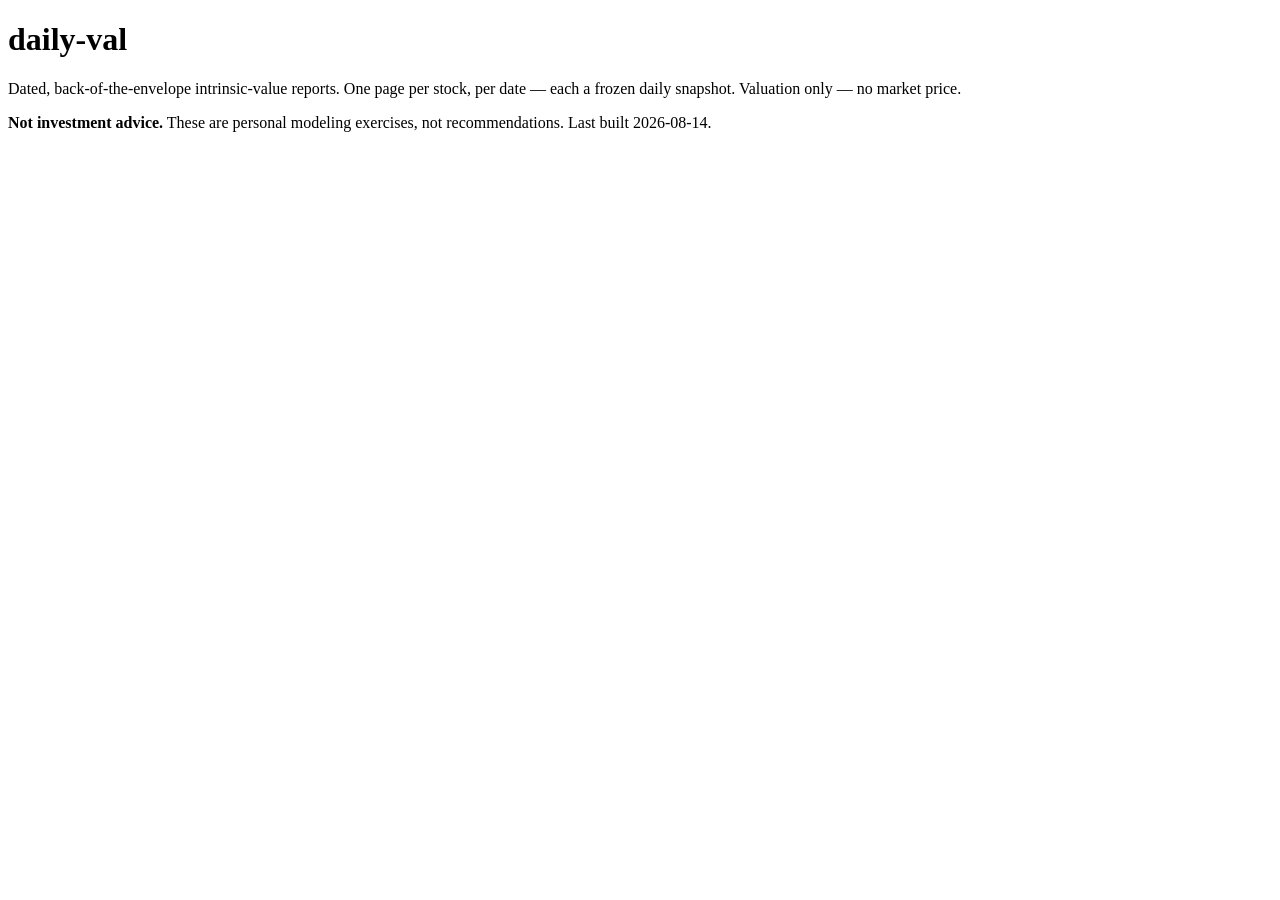
==== docs/index.html @ fddd5923 "PANW: fair value $196 on FY2027 cash flow, and what $394 requires Relative comps rather than a DCF, " ====
<!doctype html>
<html lang="en">
<head>
<meta charset="utf-8">
<meta name="viewport" content="width=device-width, initial-scale=1">
<title>daily-val · valuation reports</title>
<link rel="stylesheet" href="assets/style.css">
</head>
<body>
<main class="wrap">
  <header class="site-head">
    <h1>daily&#8209;val</h1>
    <p class="tagline">Dated, back-of-the-envelope intrinsic-value reports.
    One page per stock, per date — each a frozen daily snapshot. Valuation only —
    no market price.</p>
  </header>

  <div id="dcf-index"></div>
  <noscript><p class="empty">Enable JavaScript to list reports and their
  fair values.</p></noscript>

  <footer class="disclaimer">
    <p><strong>Not investment advice.</strong> These are personal modeling
    exercises, not recommendations. Last built 2026-08-14.</p>
  </footer>
</main>
<script src="assets/comps.js"></script>
<script src="assets/dcf.js"></script>
</body>
</html>
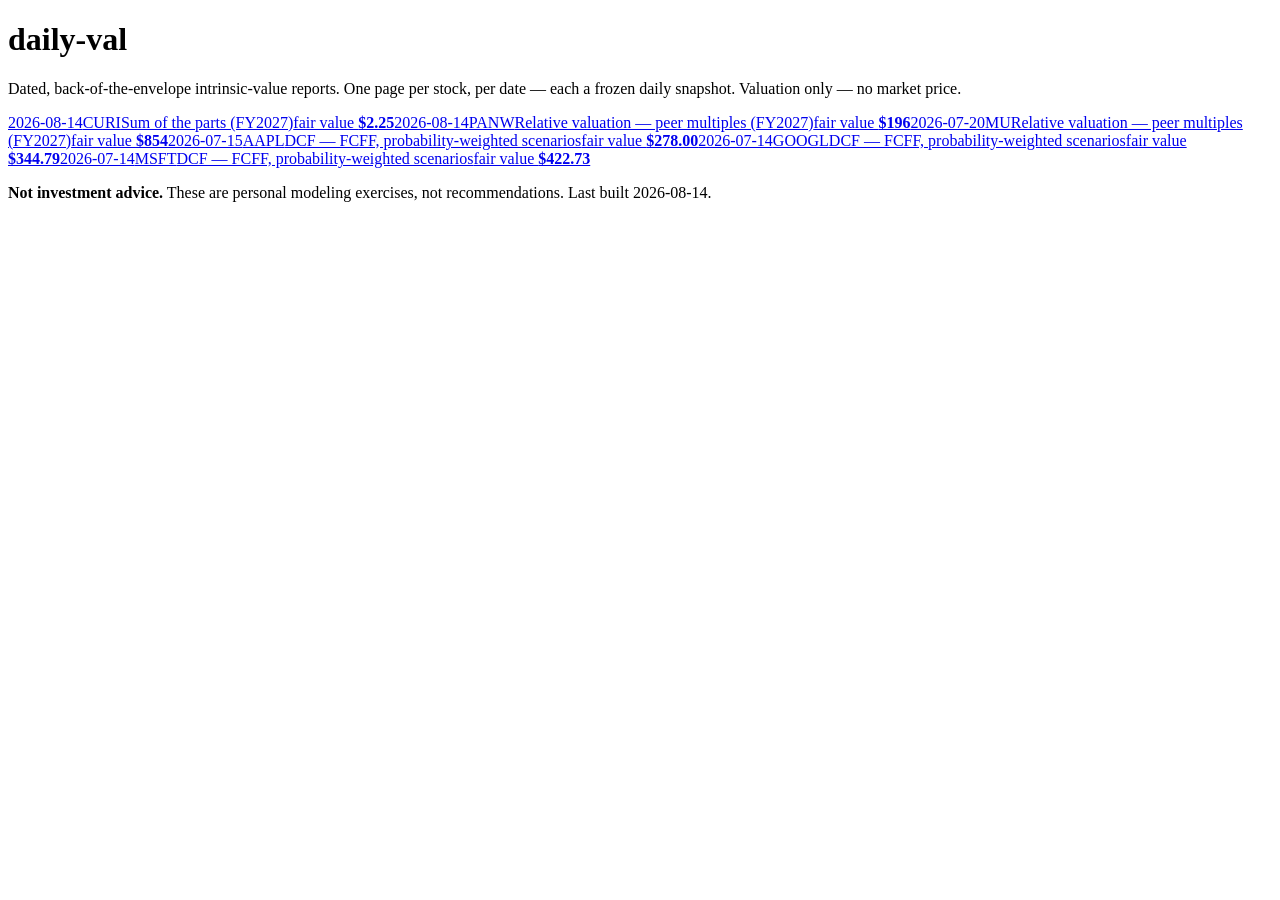
==== commit dce9f351: "sotp: add a sum-of-the-parts method, for companies that are not one business A third engine beside d" ====
--- a/docs/index.html
+++ b/docs/index.html
@@ -25,6 +25,7 @@
   </footer>
 </main>
 <script src="assets/comps.js"></script>
+<script src="assets/sotp.js"></script>
 <script src="assets/dcf.js"></script>
 </body>
 </html>
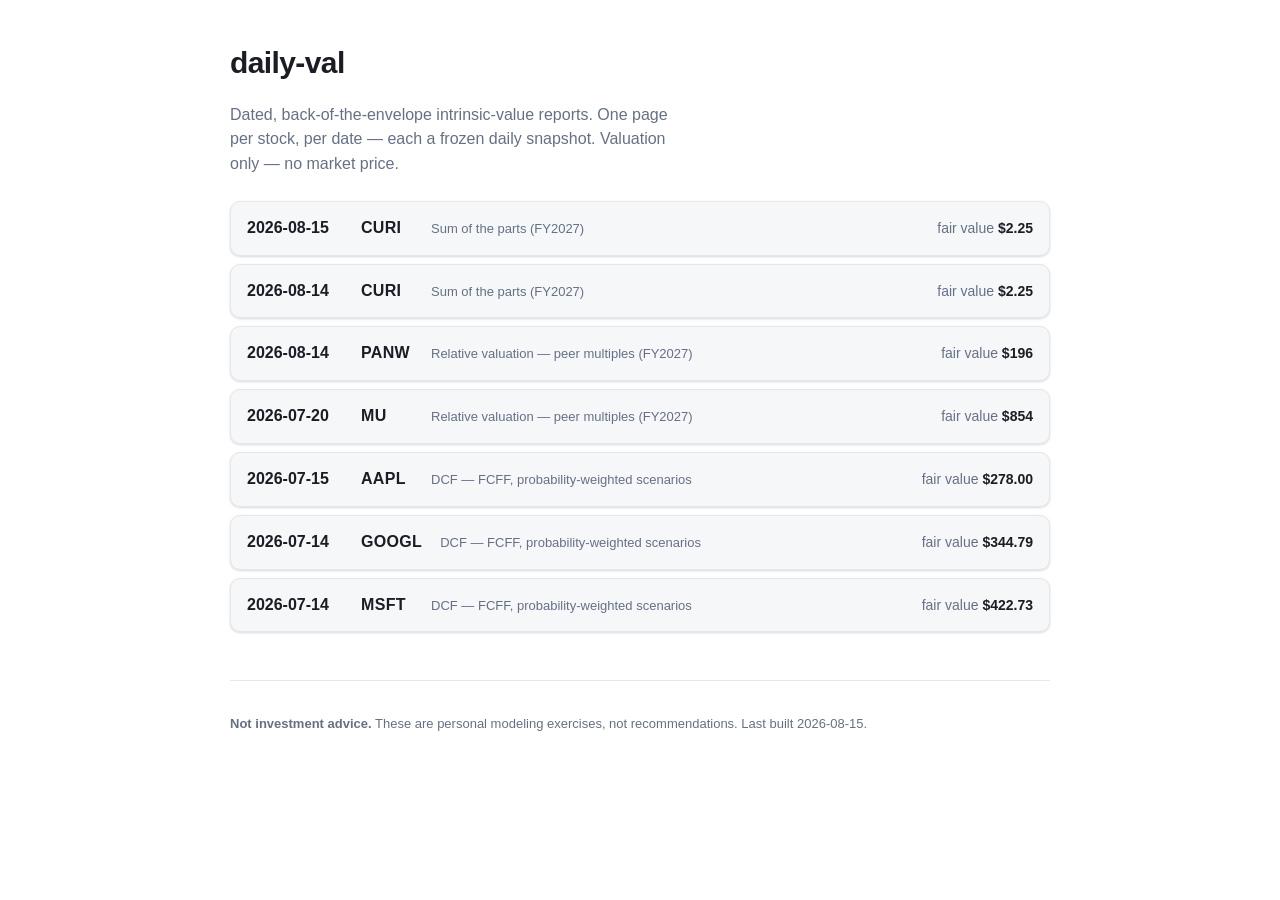
==== commit bb4cb7c6: "action band: a decision rule that cannot be fitted to the quote A valuation says what a thing is wor" ====
--- a/docs/index.html
+++ b/docs/index.html
@@ -21,7 +21,7 @@
 
   <footer class="disclaimer">
     <p><strong>Not investment advice.</strong> These are personal modeling
-    exercises, not recommendations. Last built 2026-08-14.</p>
+    exercises, not recommendations. Last built 2026-08-15.</p>
   </footer>
 </main>
 <script src="assets/comps.js"></script>
--- a/docs/assets/style.css
+++ b/docs/assets/style.css
@@ -0,0 +1,136 @@
+:root {
+  --bg: #ffffff;
+  --panel: #f6f7f9;
+  --border: #e4e7ec;
+  --text: #1a1d23;
+  --muted: #667085;
+  --accent: #2f6feb;
+  --shadow: 0 1px 2px rgba(16,24,40,.06), 0 1px 3px rgba(16,24,40,.10);
+}
+@media (prefers-color-scheme: dark) {
+  :root {
+    --bg: #0f1115; --panel: #171a21; --border: #262b34; --text: #e6e8ec;
+    --muted: #98a2b3; --accent: #5a8dff; --shadow: none;
+  }
+}
+:root[data-theme="dark"] {
+  --bg: #0f1115; --panel: #171a21; --border: #262b34; --text: #e6e8ec;
+  --muted: #98a2b3; --accent: #5a8dff; --shadow: none;
+}
+:root[data-theme="light"] {
+  --bg: #ffffff; --panel: #f6f7f9; --border: #e4e7ec; --text: #1a1d23;
+  --muted: #667085; --accent: #2f6feb;
+  --shadow: 0 1px 2px rgba(16,24,40,.06), 0 1px 3px rgba(16,24,40,.10);
+}
+
+* { box-sizing: border-box; }
+body {
+  margin: 0; background: var(--bg); color: var(--text);
+  font: 16px/1.55 -apple-system, BlinkMacSystemFont, "Segoe UI", Roboto, Helvetica, Arial, sans-serif;
+  -webkit-font-smoothing: antialiased;
+}
+.wrap { max-width: 860px; margin: 0 auto; padding: 40px 20px 80px; }
+a { color: var(--accent); text-decoration: none; }
+a:hover { text-decoration: underline; }
+h1 { font-size: 30px; margin: 0; letter-spacing: -.02em; }
+h2 { font-size: 18px; margin: 36px 0 12px; letter-spacing: -.01em; }
+.sub { color: var(--muted); font-weight: 500; }
+.crumb { margin: 0 0 20px; font-size: 14px; }
+
+/* Landing */
+.site-head { margin-bottom: 12px; }
+.tagline { color: var(--muted); max-width: 52ch; }
+.report-list { margin-top: 24px; }
+.report-row {
+  display: flex; flex-wrap: wrap; align-items: baseline; gap: 8px 18px;
+  padding: 14px 16px; margin: 8px 0; border: 1px solid var(--border);
+  border-radius: 10px; background: var(--panel); color: var(--text);
+  box-shadow: var(--shadow);
+}
+.report-row:hover { text-decoration: none; border-color: var(--accent); }
+.rr-date { font-variant-numeric: tabular-nums; font-weight: 600; min-width: 96px; }
+.rr-sym { font-weight: 700; letter-spacing: .02em; min-width: 52px; }
+.rr-method { color: var(--muted); font-size: 13px; flex: 1 1 180px; }
+.rr-metric { font-size: 14px; color: var(--muted); }
+.rr-metric b { color: var(--text); font-variant-numeric: tabular-nums; }
+.empty { color: var(--muted); }
+
+/* Report header */
+.rpt-head { display: flex; justify-content: space-between; align-items: flex-start; gap: 16px; }
+
+/* Fair-value band (comps report headline) */
+.fairvalue-band {
+  display: flex; align-items: baseline; justify-content: space-between;
+  gap: 12px; flex-wrap: wrap; margin: 24px 0 8px; padding: 16px 20px;
+  border: 1px solid var(--border); border-radius: 12px; background: var(--panel);
+  box-shadow: var(--shadow);
+}
+.fv-label { color: var(--muted); font-size: 14px; }
+.fv-value { font-weight: 700; font-size: 34px; letter-spacing: -.02em; font-variant-numeric: tabular-nums; }
+
+/* Action band: the accumulate/trim levels sit in the fair-value band, beside
+   the value they are a fraction of. Scoped with :has() so reports without a
+   band keep exactly the layout they were published with. */
+.fairvalue-band:has(.fv-levels) { align-items: flex-end; row-gap: 4px; }
+.fairvalue-band:has(.fv-levels) .fv-label { flex: 0 0 100%; }
+.fv-levels { display: flex; gap: 12px 28px; flex-wrap: wrap; margin-left: auto; }
+.fv-act { display: flex; flex-direction: column; gap: 1px; text-align: right; }
+.fv-act-label { color: var(--muted); font-size: 11px; text-transform: uppercase; letter-spacing: .05em; }
+.fv-act-value { font-weight: 700; font-size: 20px; font-variant-numeric: tabular-nums; letter-spacing: -.01em; }
+.fv-act-basis { color: var(--muted); font-size: 12px; }
+@media (max-width: 560px) {
+  .fv-levels { margin-left: 0; width: 100%; justify-content: space-between; }
+  .fv-act.act-buy { text-align: left; }
+}
+.meta { color: var(--muted); margin: 6px 0 0; font-size: 14px; }
+.date-badge {
+  font-variant-numeric: tabular-nums; font-weight: 600; font-size: 14px;
+  padding: 6px 12px; border: 1px solid var(--border); border-radius: 999px;
+  background: var(--panel); white-space: nowrap;
+}
+
+/* Tables */
+.table-scroll { overflow-x: auto; }
+table { width: 100%; border-collapse: collapse; font-size: 15px; }
+th, td { padding: 10px 12px; border-bottom: 1px solid var(--border); text-align: left; }
+thead th { font-size: 12px; text-transform: uppercase; letter-spacing: .04em; color: var(--muted); }
+.num { text-align: right; font-variant-numeric: tabular-nums; }
+.muted-cell { color: var(--muted); }
+.name { font-weight: 600; }
+.strong { font-weight: 700; }
+tfoot td { border-top: 2px solid var(--border); border-bottom: none; font-weight: 600; }
+table.compact td { padding: 8px 12px; }
+
+/* Consensus cross-check */
+.consensus-head { display: flex; align-items: baseline; justify-content: space-between;
+  gap: 12px; flex-wrap: wrap; margin-bottom: 12px; }
+.consensus-label { color: var(--muted); font-size: 14px; }
+.consensus-value { font-weight: 700; font-size: 24px; font-variant-numeric: tabular-nums; }
+#dcf-consensus .read-note { display: block; margin: 12px 0 0; max-width: 72ch; }
+
+/* verdict pill + plain-English note */
+.verdict { display: inline-block; font-weight: 700; font-size: 12px;
+  padding: 1px 8px; border-radius: 999px; background: var(--panel); border: 1px solid var(--border); }
+.read-note { color: var(--muted); font-size: 13px; }
+
+/* Assumptions: one table per input, three scenario rows (Bear/Base/Bull) */
+.assump { padding: 18px 0; border-bottom: 1px solid var(--border); }
+.assump:last-child { border-bottom: 0; }
+.assump-head { display: flex; align-items: center; gap: 10px; flex-wrap: wrap; margin-bottom: 10px; }
+.assump-label { font-weight: 600; }
+.assump .read-note { display: block; margin: 10px 0 0; max-width: 72ch; }
+.reads { margin-top: 12px; }
+.read-line { margin: 8px 0; font-size: 14px; line-height: 1.5; }
+.read-key { font-weight: 600; }
+.read-line .read-note { display: inline; margin: 0; }
+
+/* Footer */
+.disclaimer { margin-top: 48px; padding-top: 20px; border-top: 1px solid var(--border);
+  color: var(--muted); font-size: 13px; }
+.disclaimer code { background: var(--panel); padding: 1px 5px; border-radius: 4px; }
+.snapshot { margin-top: 12px; }
+.gen { margin-top: 8px; font-variant-numeric: tabular-nums; }
+
+@media (max-width: 560px) {
+  .rpt-head { flex-direction: column; }
+}
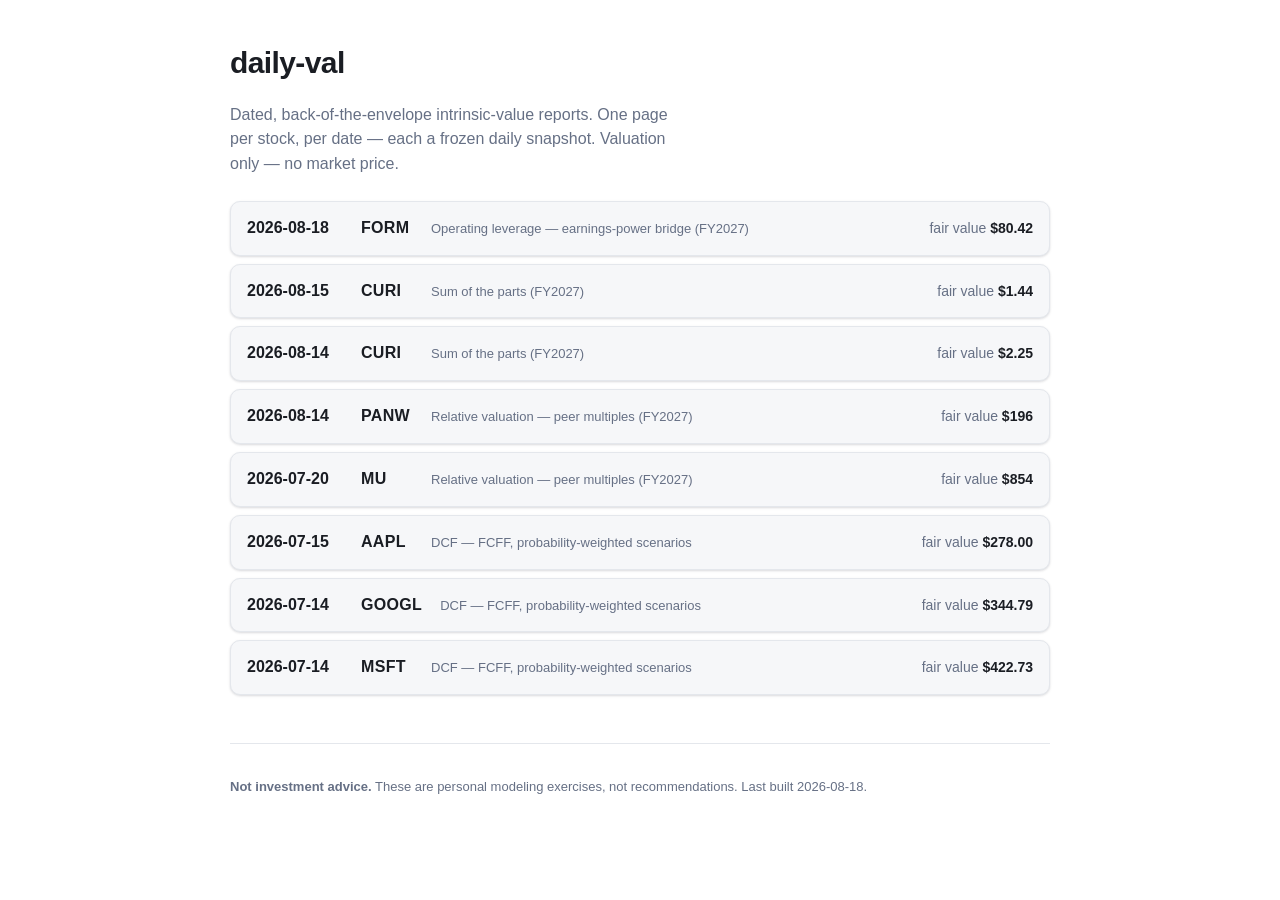
==== commit 642c9545: "FORM: fair value $80 — nine years at 39-42% gross margin, then 50.7% FormFactor makes probe cards, a" ====
--- a/docs/index.html
+++ b/docs/index.html
@@ -21,11 +21,12 @@
 
   <footer class="disclaimer">
     <p><strong>Not investment advice.</strong> These are personal modeling
-    exercises, not recommendations. Last built 2026-08-15.</p>
+    exercises, not recommendations. Last built 2026-08-18.</p>
   </footer>
 </main>
 <script src="assets/comps.js"></script>
 <script src="assets/sotp.js"></script>
+<script src="assets/opleverage.js"></script>
 <script src="assets/dcf.js"></script>
 </body>
 </html>
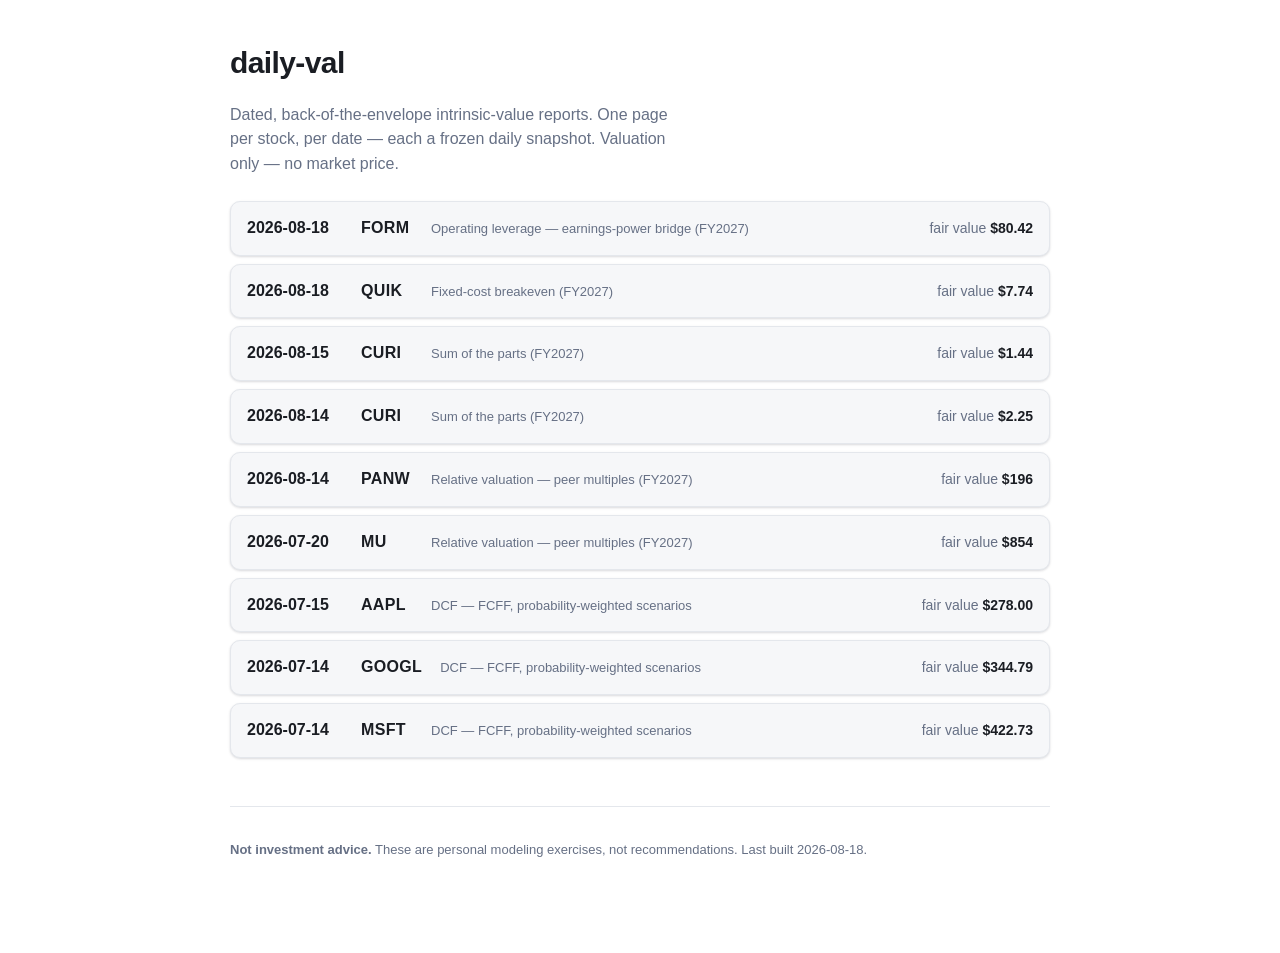
==== commit 59d07763: "QUIK: fair value $7.74 — a fifth method, for when the margin is arithmetic Adds `breakeven`, and use" ====
--- a/docs/index.html
+++ b/docs/index.html
@@ -27,6 +27,7 @@
 <script src="assets/comps.js"></script>
 <script src="assets/sotp.js"></script>
 <script src="assets/opleverage.js"></script>
+<script src="assets/breakeven.js"></script>
 <script src="assets/dcf.js"></script>
 </body>
 </html>
